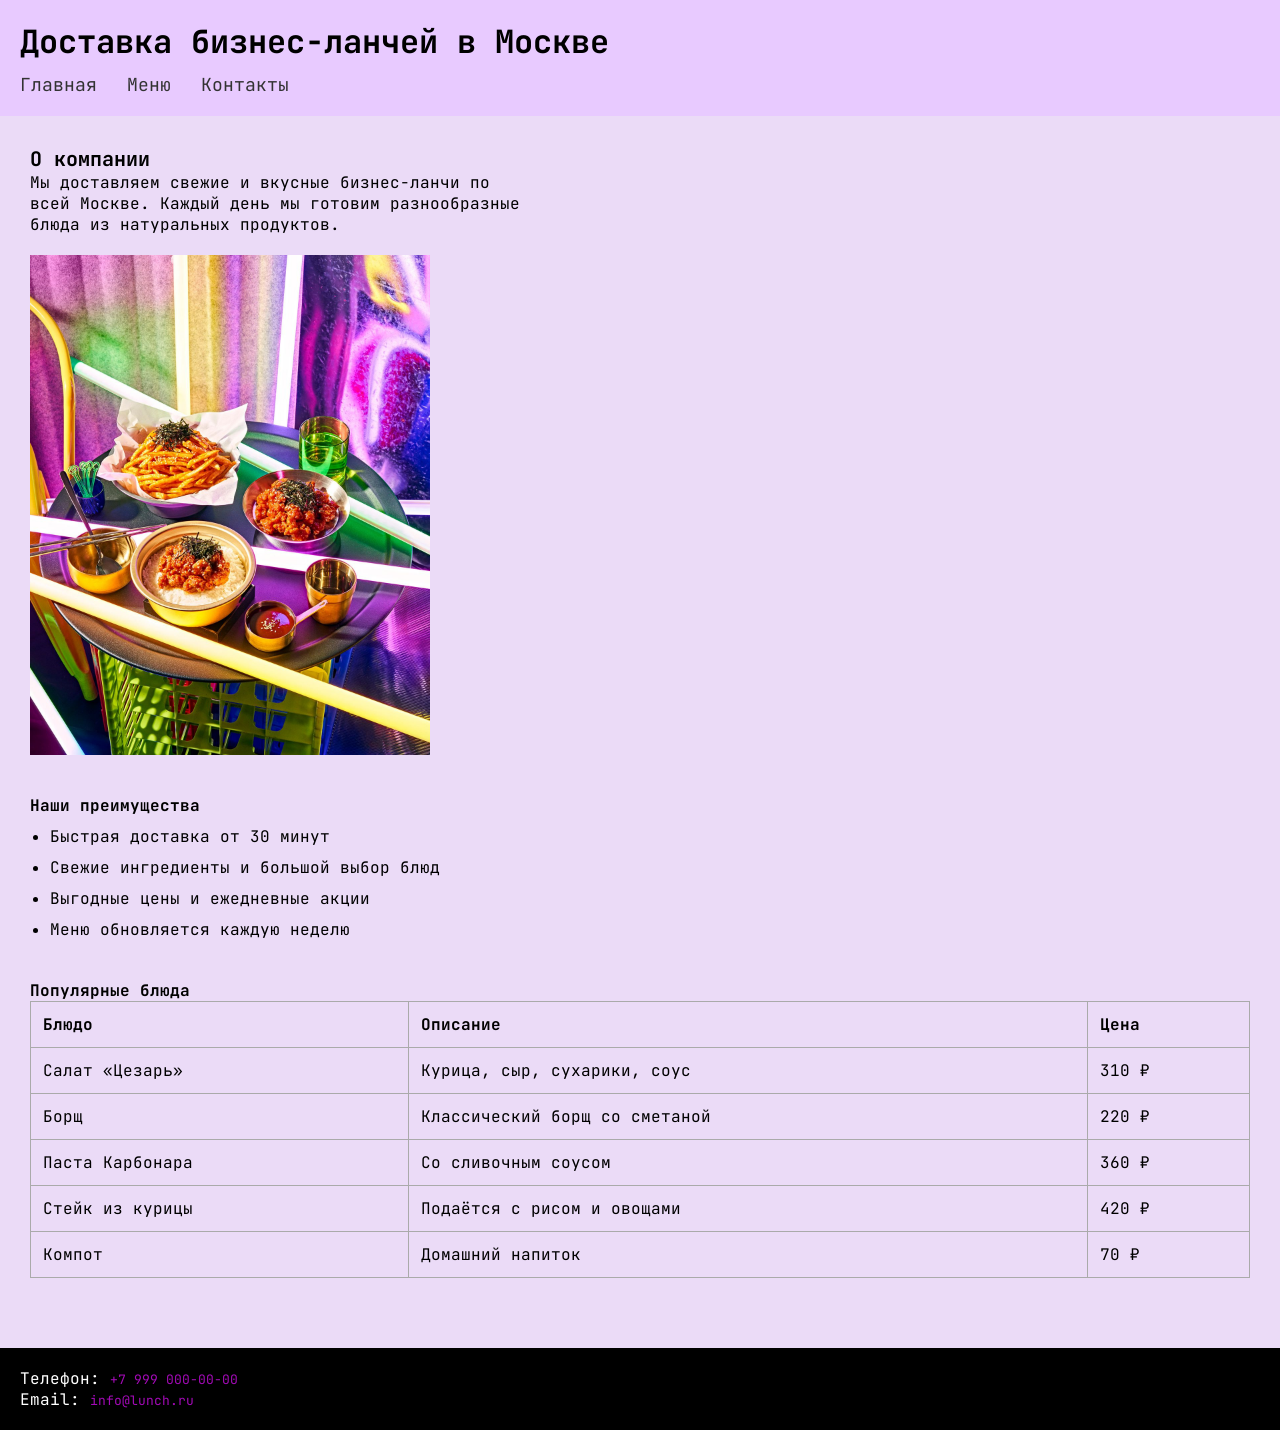
==== index.html @ 0ea4d72b "выполнила лр 1" ====
<!DOCTYPE html>
<html lang="ru">
<head>
    <meta charset="UTF-8">
    <meta name="viewport" content="width=device-width, initial-scale=1.0">
    <title>Доставка бизнес-ланчей</title>

    <link rel="stylesheet" href="style.css">
</head>
<body>

<header>
    <h1>Доставка бизнес-ланчей в Москве</h1>
    <nav>
        <a href="#">Главная</a>
        <a href="#">Меню</a>
        <a href="#contacts">Контакты</a>
    </nav>
</header>

<main>

    <section class="about">
        <h2>О компании</h2>
        <p>
            Мы доставляем свежие и вкусные бизнес-ланчи по всей Москве.
            Каждый день мы готовим разнообразные блюда из натуральных продуктов.
        </p>
        <img src="src/main.jpg" alt="Бизнес-ланч">
    </section>

    <section class="benefits">
        <h2>Наши преимущества</h2>
        <ul>
            <li>Быстрая доставка от 30 минут</li>
            <li>Свежие ингредиенты и большой выбор блюд</li>
            <li>Выгодные цены и ежедневные акции</li>
            <li>Меню обновляется каждую неделю</li>
        </ul>
    </section>

    <section class="popular">
        <h2>Популярные блюда</h2>
        <table>
            <tr>
                <th>Блюдо</th>
                <th>Описание</th>
                <th>Цена</th>
            </tr>
            <tr>
                <td>Салат «Цезарь»</td>
                <td>Курица, сыр, сухарики, соус</td>
                <td>310 ₽</td>
            </tr>
            <tr>
                <td>Борщ</td>
                <td>Классический борщ со сметаной</td>
                <td>220 ₽</td>
            </tr>
            <tr>
                <td>Паста Карбонара</td>
                <td>Со сливочным соусом</td>
                <td>360 ₽</td>
            </tr>
            <tr>
                <td>Стейк из курицы</td>
                <td>Подаётся с рисом и овощами</td>
                <td>420 ₽</td>
            </tr>
            <tr>
                <td>Компот</td>
                <td>Домашний напиток</td>
                <td>70 ₽</td>
            </tr>
        </table>
    </section>

</main>

<footer id="contacts">
    <p>Телефон: <a href="tel:+79990000000">+7 999 000-00-00</a></p>
    <p>Email: <a href="mailto:info@lunch.ru">info@lunch.ru</a></p>
</footer>

</body>
</html>
---- style.css ----
@import url('https://fonts.googleapis.com/css2?family=JetBrains+Mono:ital,wght@0,100..800;1,100..800&display=swap');


* {
    box-sizing: border-box;
    margin: 0;
    padding: 0;
    font-family: 'JetBrains Mono', monospace;
    font-size: medium;
}


header {
    background-color: #e8caff;
    padding: 20px;
}

header h1 {
    font-size: 32px;
    margin-bottom: 10px;
}

nav a {
    margin-right: 20px;
    text-decoration: none;
    font-size: 18px;
    color: #333;
}

nav a:hover {
    color: #9007cf;
}

main {
    padding: 30px;
    background-color: #ebdbf7;
}

section {
    margin-bottom: 40px;
}

.about h2 {
    width: 100%;
    font-size: 20px;
}

.about img {
    width: 400px;
    height: auto;
    display: block;
    margin: 20px 0;
}

.about p {
   max-width: 500px; 
}

.benefits ul {
    margin-top: 10px;
    padding-left: 20px;
    font-size: 18px;
}

.benefits li {
    margin-bottom: 10px;
}

table {
    width: 100%;
    border-collapse: collapse;
    padding: 10px;
}

table, th, td {
    border: 1px solid #aaa;
}

th, td {
    padding: 12px;
    text-align: left;
}

footer {
    background-color: black;
    color: white;
    padding: 20px;
}

footer a {
    text-decoration: none;
    font-size: small;
    color: #a20ab6;
}

footer a:hover {
    color: #9007cf;
}
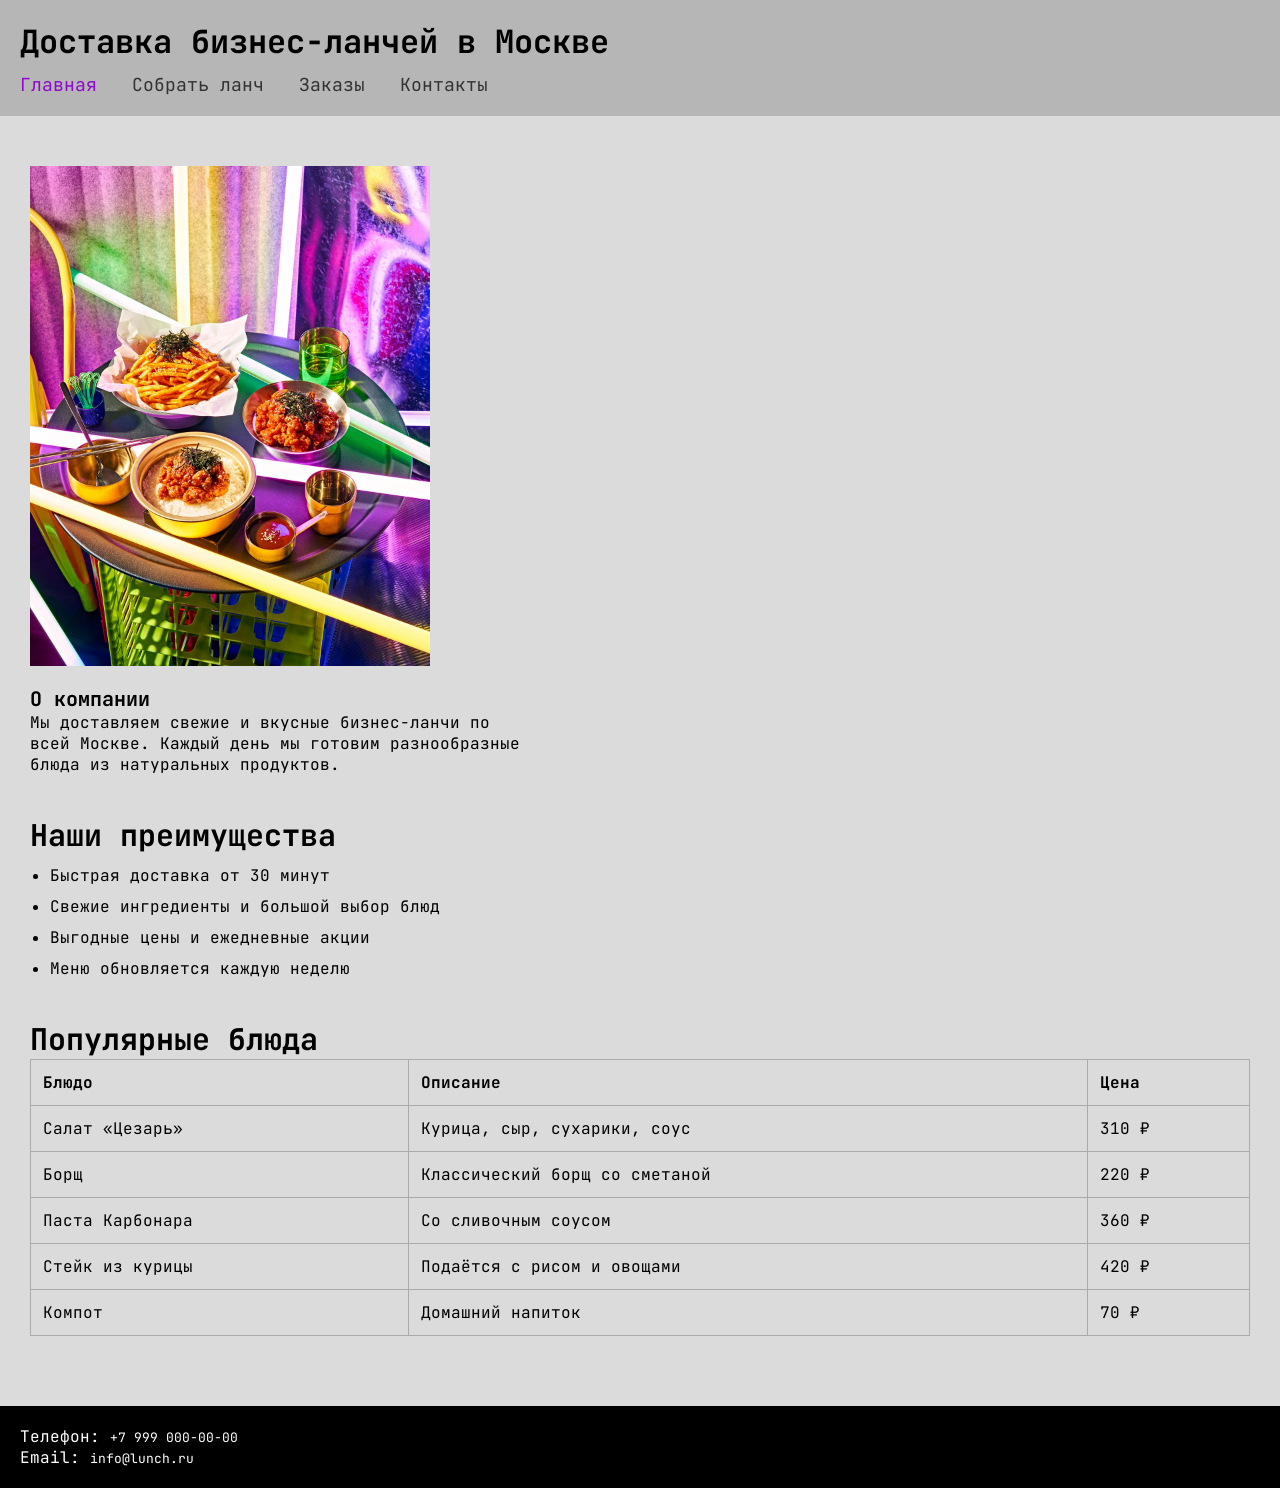
==== commit e2d5680e: "сделала лр2" ====
--- a/index.html
+++ b/index.html
@@ -12,8 +12,9 @@
 <header>
     <h1>Доставка бизнес-ланчей в Москве</h1>
     <nav>
-        <a href="#">Главная</a>
-        <a href="#">Меню</a>
+        <a href="#" id="active">Главная</a>
+        <a href="lunch.html">Собрать ланч</a>
+        <a href="#">Заказы</a>
         <a href="#contacts">Контакты</a>
     </nav>
 </header>
@@ -21,12 +22,12 @@
 <main>
 
     <section class="about">
+        <img src="src/main.jpg" alt="Бизнес-ланч">
         <h2>О компании</h2>
         <p>
             Мы доставляем свежие и вкусные бизнес-ланчи по всей Москве.
             Каждый день мы готовим разнообразные блюда из натуральных продуктов.
         </p>
-        <img src="src/main.jpg" alt="Бизнес-ланч">
     </section>
 
     <section class="benefits">
--- a/style.css
+++ b/style.css
@@ -11,13 +11,19 @@
 
 
 header {
-    background-color: #e8caff;
+    background-color: #b6b6b6;
     padding: 20px;
 }
 
 header h1 {
     font-size: 32px;
     margin-bottom: 10px;
+}
+
+nav {
+    display: flex;
+    gap: 15px;
+    flex-wrap: wrap;
 }
 
 nav a {
@@ -31,9 +37,13 @@
     color: #9007cf;
 }
 
+#active {
+    color: #9007cf;
+}
+
 main {
     padding: 30px;
-    background-color: #ebdbf7;
+    background-color: #dbdbdb;
 }
 
 section {
@@ -66,6 +76,10 @@
     margin-bottom: 10px;
 }
 
+h2 {
+    font-size: 30px;
+}
+
 table {
     width: 100%;
     border-collapse: collapse;
@@ -90,9 +104,49 @@
 footer a {
     text-decoration: none;
     font-size: small;
-    color: #a20ab6;
+    color: white;
 }
 
 footer a:hover {
     color: #9007cf;
-}+}
+
+@media (max-width: 800px) {
+    nav {
+        justify-content: space-between;
+    }
+
+    header h1 {
+        text-align: center;
+    }
+
+    .about img {
+        width: 500px;
+        max-width: 100%;
+    }
+}
+
+@media (max-width: 600px) {
+    nav {
+        flex-direction: column;
+        align-items: center;
+    }
+
+    nav a {
+        font-size: 22px; /* +4px */
+    }
+
+    header h1 {
+        text-align: center;
+    }
+
+    section h2 {
+        text-align: center;
+    }
+}
+
+@media (max-width: 400px) {
+    table {
+        font-size: 12px;  /* -4px total */
+    }
+}
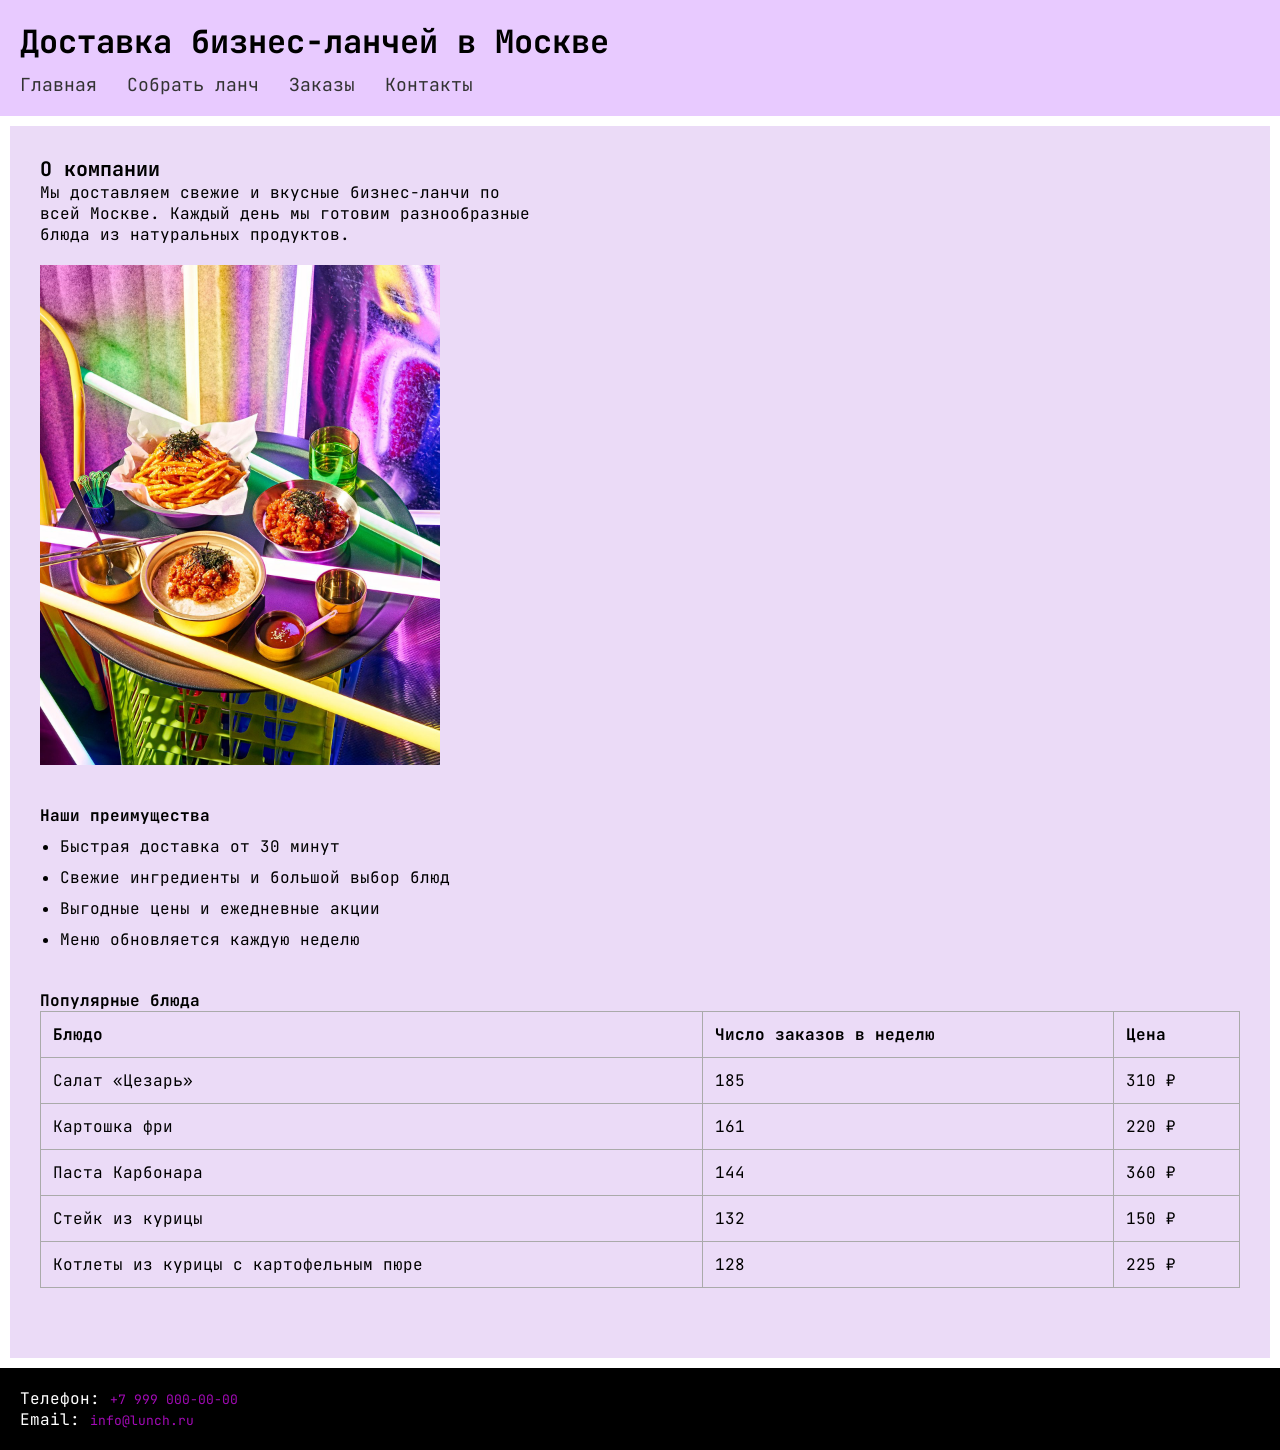
==== commit 0e50dc64: "fix: поправила контент и свойства" ====
--- a/index.html
+++ b/index.html
@@ -12,8 +12,8 @@
 <header>
     <h1>Доставка бизнес-ланчей в Москве</h1>
     <nav>
-        <a href="#" id="active">Главная</a>
-        <a href="lunch.html">Собрать ланч</a>
+        <a href="#">Главная</a>
+        <a href="#">Собрать ланч</a>
         <a href="#">Заказы</a>
         <a href="#contacts">Контакты</a>
     </nav>
@@ -22,12 +22,12 @@
 <main>
 
     <section class="about">
-        <img src="src/main.jpg" alt="Бизнес-ланч">
         <h2>О компании</h2>
         <p>
             Мы доставляем свежие и вкусные бизнес-ланчи по всей Москве.
             Каждый день мы готовим разнообразные блюда из натуральных продуктов.
         </p>
+        <img src="src/main.jpg" alt="Бизнес-ланч">
     </section>
 
     <section class="benefits">
@@ -45,33 +45,33 @@
         <table>
             <tr>
                 <th>Блюдо</th>
-                <th>Описание</th>
+                <th>Число заказов в неделю</th>
                 <th>Цена</th>
             </tr>
             <tr>
                 <td>Салат «Цезарь»</td>
-                <td>Курица, сыр, сухарики, соус</td>
+                <td>185</td>
                 <td>310 ₽</td>
             </tr>
             <tr>
-                <td>Борщ</td>
-                <td>Классический борщ со сметаной</td>
+                <td>Картошка фри</td>
+                <td>161</td>
                 <td>220 ₽</td>
             </tr>
             <tr>
                 <td>Паста Карбонара</td>
-                <td>Со сливочным соусом</td>
+                <td>144</td>
                 <td>360 ₽</td>
             </tr>
             <tr>
                 <td>Стейк из курицы</td>
-                <td>Подаётся с рисом и овощами</td>
-                <td>420 ₽</td>
+                <td>132</td>
+                <td>150 ₽</td>
             </tr>
             <tr>
-                <td>Компот</td>
-                <td>Домашний напиток</td>
-                <td>70 ₽</td>
+                <td>Котлеты из курицы с картофельным пюре</td>
+                <td>128</td>
+                <td>225 ₽</td>
             </tr>
         </table>
     </section>
--- a/style.css
+++ b/style.css
@@ -11,19 +11,13 @@
 
 
 header {
-    background-color: #b6b6b6;
+    background-color: #e8caff;
     padding: 20px;
 }
 
 header h1 {
     font-size: 32px;
     margin-bottom: 10px;
-}
-
-nav {
-    display: flex;
-    gap: 15px;
-    flex-wrap: wrap;
 }
 
 nav a {
@@ -37,13 +31,10 @@
     color: #9007cf;
 }
 
-#active {
-    color: #9007cf;
-}
-
 main {
+    margin: 10px;
     padding: 30px;
-    background-color: #dbdbdb;
+    background-color: #ebdbf7;
 }
 
 section {
@@ -63,6 +54,7 @@
 }
 
 .about p {
+    color: black;
    max-width: 500px; 
 }
 
@@ -74,10 +66,6 @@
 
 .benefits li {
     margin-bottom: 10px;
-}
-
-h2 {
-    font-size: 30px;
 }
 
 table {
@@ -104,49 +92,9 @@
 footer a {
     text-decoration: none;
     font-size: small;
-    color: white;
+    color: #a20ab6;
 }
 
 footer a:hover {
     color: #9007cf;
-}
-
-@media (max-width: 800px) {
-    nav {
-        justify-content: space-between;
-    }
-
-    header h1 {
-        text-align: center;
-    }
-
-    .about img {
-        width: 500px;
-        max-width: 100%;
-    }
-}
-
-@media (max-width: 600px) {
-    nav {
-        flex-direction: column;
-        align-items: center;
-    }
-
-    nav a {
-        font-size: 22px; /* +4px */
-    }
-
-    header h1 {
-        text-align: center;
-    }
-
-    section h2 {
-        text-align: center;
-    }
-}
-
-@media (max-width: 400px) {
-    table {
-        font-size: 12px;  /* -4px total */
-    }
-}
+}
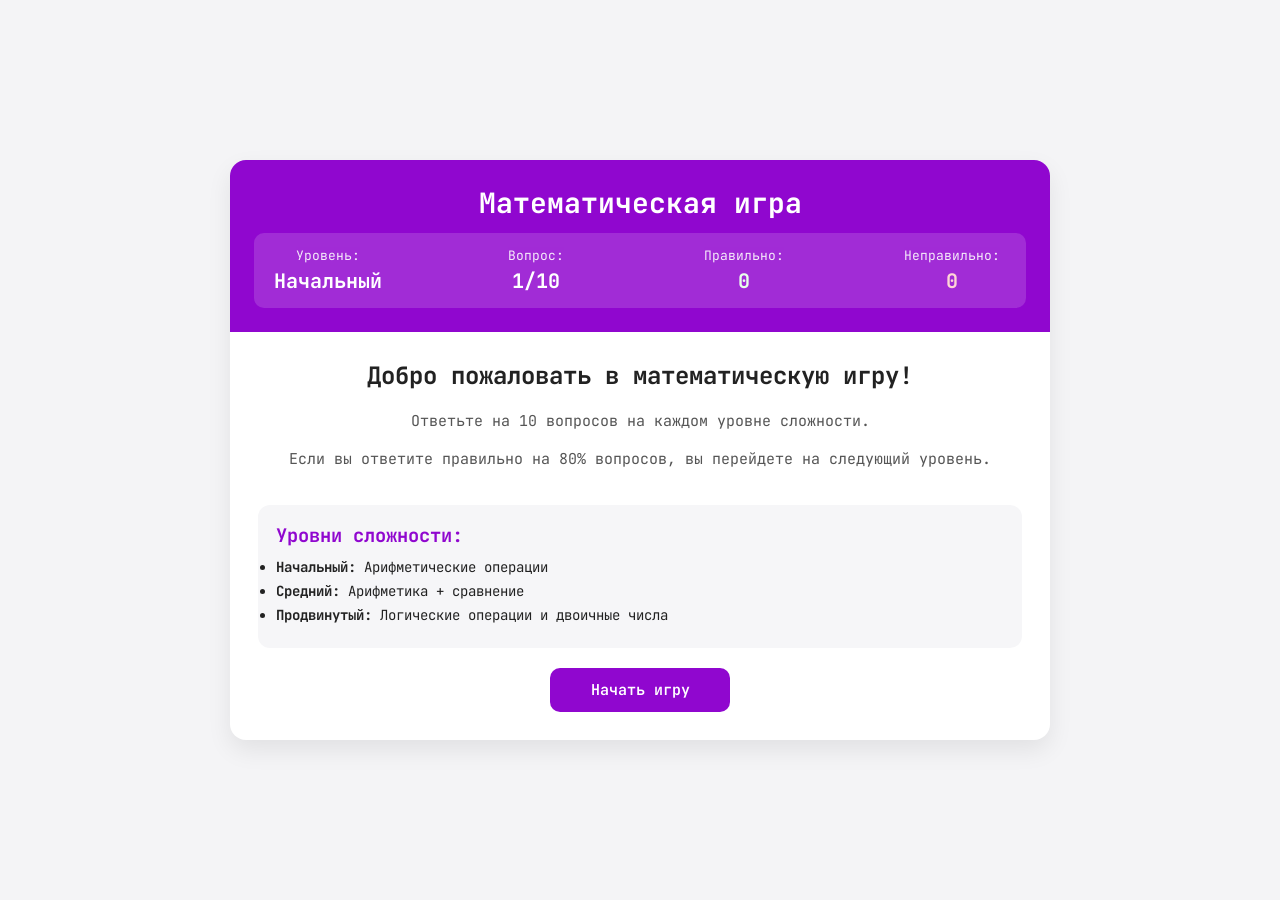
==== commit 8009fe07: "сделала мат игру" ====
--- a/index.html
+++ b/index.html
@@ -1,87 +1,111 @@
-<!DOCTYPE html>
-<html lang="ru">
-<head>
-    <meta charset="UTF-8">
-    <meta name="viewport" content="width=device-width, initial-scale=1.0">
-    <title>Доставка бизнес-ланчей</title>
-
-    <link rel="stylesheet" href="style.css">
-</head>
-<body>
-
-<header>
-    <h1>Доставка бизнес-ланчей в Москве</h1>
-    <nav>
-        <a href="#">Главная</a>
-        <a href="#">Собрать ланч</a>
-        <a href="#">Заказы</a>
-        <a href="#contacts">Контакты</a>
-    </nav>
-</header>
-
-<main>
-
-    <section class="about">
-        <h2>О компании</h2>
-        <p>
-            Мы доставляем свежие и вкусные бизнес-ланчи по всей Москве.
-            Каждый день мы готовим разнообразные блюда из натуральных продуктов.
-        </p>
-        <img src="src/main.jpg" alt="Бизнес-ланч">
-    </section>
-
-    <section class="benefits">
-        <h2>Наши преимущества</h2>
-        <ul>
-            <li>Быстрая доставка от 30 минут</li>
-            <li>Свежие ингредиенты и большой выбор блюд</li>
-            <li>Выгодные цены и ежедневные акции</li>
-            <li>Меню обновляется каждую неделю</li>
-        </ul>
-    </section>
-
-    <section class="popular">
-        <h2>Популярные блюда</h2>
-        <table>
-            <tr>
-                <th>Блюдо</th>
-                <th>Число заказов в неделю</th>
-                <th>Цена</th>
-            </tr>
-            <tr>
-                <td>Салат «Цезарь»</td>
-                <td>185</td>
-                <td>310 ₽</td>
-            </tr>
-            <tr>
-                <td>Картошка фри</td>
-                <td>161</td>
-                <td>220 ₽</td>
-            </tr>
-            <tr>
-                <td>Паста Карбонара</td>
-                <td>144</td>
-                <td>360 ₽</td>
-            </tr>
-            <tr>
-                <td>Стейк из курицы</td>
-                <td>132</td>
-                <td>150 ₽</td>
-            </tr>
-            <tr>
-                <td>Котлеты из курицы с картофельным пюре</td>
-                <td>128</td>
-                <td>225 ₽</td>
-            </tr>
-        </table>
-    </section>
-
-</main>
-
-<footer id="contacts">
-    <p>Телефон: <a href="tel:+79990000000">+7 999 000-00-00</a></p>
-    <p>Email: <a href="mailto:info@lunch.ru">info@lunch.ru</a></p>
-</footer>
-
-</body>
+<!DOCTYPE html>
+<html lang="ru">
+<head>
+    <meta charset="UTF-8">
+    <meta name="viewport" content="width=device-width, initial-scale=1.0">
+    <title>Математическая игра</title>
+    <link rel="stylesheet" href="style.css">
+</head>
+<body>
+    <div class="game-container">
+        <header>
+            <h1>Математическая игра</h1>
+            <div class="game-info">
+                <div class="stats">
+                    <div class="stat">
+                        <span class="stat-label">Уровень:</span>
+                        <span id="level-display" class="stat-value">Начальный</span>
+                    </div>
+                    <div class="stat">
+                        <span class="stat-label">Вопрос:</span>
+                        <span id="question-counter" class="stat-value">1/10</span>
+                    </div>
+                    <div class="stat">
+                        <span class="stat-label">Правильно:</span>
+                        <span id="correct-counter" class="stat-value correct">0</span>
+                    </div>
+                    <div class="stat">
+                        <span class="stat-label">Неправильно:</span>
+                        <span id="incorrect-counter" class="stat-value incorrect">0</span>
+                    </div>
+                </div>
+            </div>
+        </header>
+
+        <main>
+            <div id="start-screen" class="screen active">
+                <h2>Добро пожаловать в математическую игру!</h2>
+                <p>Ответьте на 10 вопросов на каждом уровне сложности.</p>
+                <p>Если вы ответите правильно на 80% вопросов, вы перейдете на следующий уровень.</p>
+                <div class="level-description">
+                    <h3>Уровни сложности:</h3>
+                    <ul>
+                        <li><strong>Начальный:</strong> Арифметические операции</li>
+                        <li><strong>Средний:</strong> Арифметика + сравнение</li>
+                        <li><strong>Продвинутый:</strong> Логические операции и двоичные числа</li>
+                    </ul>
+                </div>
+                <button id="start-btn" class="btn btn-primary">Начать игру</button>
+            </div>
+
+            <div id="game-screen" class="screen">
+                <div class="question-container">
+                    <h2 id="question-text">Вопрос появится здесь</h2>
+                
+                    <div class="answer-form">
+                        <input 
+                            type="text" 
+                            id="answer-input" 
+                            placeholder="Введите ответ"
+                        >
+                        <button id="submit-answer" class="btn btn-primary">
+                            Ответить
+                        </button>
+                    </div>
+                </div>
+                <div class="feedback" id="feedback"></div>
+                
+            </div>
+
+            <div id="result-screen" class="screen">
+                <h2 id="result-title">Результаты игры</h2>
+                <div class="result-content">
+                    <div class="score-display">
+                        <div class="final-score">
+                            <span class="score-label">Итоговый счет:</span>
+                            <span id="final-score" class="score-value">0/10</span>
+                        </div>
+                        <div class="percentage">
+                            <span class="percentage-label">Процент правильных:</span>
+                            <span id="percentage-value" class="percentage-value">0%</span>
+                        </div>
+                    </div>
+                    <p id="result-message"></p>
+                    <div id="level-up-message" class="level-up-message"></div>
+                </div>
+                <div class="result-buttons">
+                    <button id="restart-btn" class="btn btn-secondary">Начать заново</button>
+                    <button id="next-level-btn" class="btn btn-primary">Следующий уровень</button>
+                    <button id="exit-btn" class="btn btn-danger">Выйти из игры</button>
+                </div>
+            </div>
+
+            <div id="end-screen" class="screen">
+                <h2>Поздравляем!</h2>
+                <div class="congratulations">
+                    <p>Вы успешно прошли все уровни игры!</p>
+                    <p>Вы настоящий математический гений!</p>
+                </div>
+                <div class="final-stats">
+                    <h3>Итоговая статистика:</h3>
+                    <p>Всего правильных ответов: <span id="total-correct">0</span></p>
+                    <p>Всего неправильных ответов: <span id="total-incorrect">0</span></p>
+                    <p>Общий процент правильных: <span id="total-percentage">0%</span></p>
+                </div>
+                <button id="play-again-btn" class="btn btn-primary">Играть снова</button>
+            </div>
+        </main>
+    <script src="game.js"></script>
+    </div>
+</body>
 </html>
--- a/style.css
+++ b/style.css
@@ -1,100 +1,309 @@
-@import url('https://fonts.googleapis.com/css2?family=JetBrains+Mono:ital,wght@0,100..800;1,100..800&display=swap');
-
-
-* {
-    box-sizing: border-box;
-    margin: 0;
-    padding: 0;
-    font-family: 'JetBrains Mono', monospace;
-    font-size: medium;
-}
-
-
-header {
-    background-color: #e8caff;
-    padding: 20px;
-}
-
-header h1 {
-    font-size: 32px;
-    margin-bottom: 10px;
-}
-
-nav a {
-    margin-right: 20px;
-    text-decoration: none;
-    font-size: 18px;
-    color: #333;
-}
-
-nav a:hover {
-    color: #9007cf;
-}
-
-main {
-    margin: 10px;
-    padding: 30px;
-    background-color: #ebdbf7;
-}
-
-section {
-    margin-bottom: 40px;
-}
-
-.about h2 {
-    width: 100%;
-    font-size: 20px;
-}
-
-.about img {
-    width: 400px;
-    height: auto;
-    display: block;
-    margin: 20px 0;
-}
-
-.about p {
-    color: black;
-   max-width: 500px; 
-}
-
-.benefits ul {
-    margin-top: 10px;
-    padding-left: 20px;
-    font-size: 18px;
-}
-
-.benefits li {
-    margin-bottom: 10px;
-}
-
-table {
-    width: 100%;
-    border-collapse: collapse;
-    padding: 10px;
-}
-
-table, th, td {
-    border: 1px solid #aaa;
-}
-
-th, td {
-    padding: 12px;
-    text-align: left;
-}
-
-footer {
-    background-color: black;
-    color: white;
-    padding: 20px;
-}
-
-footer a {
-    text-decoration: none;
-    font-size: small;
-    color: #a20ab6;
-}
-
-footer a:hover {
-    color: #9007cf;
-}+@import url('https://fonts.googleapis.com/css2?family=JetBrains+Mono:wght@400;600;700&display=swap');
+
+* {
+    margin: 0;
+    padding: 0;
+    box-sizing: border-box;
+    font-family: 'JetBrains Mono', monospace;
+}
+
+.answer-form {
+    display: flex;
+    gap: 12px;
+    justify-content: center;
+    margin-top: 20px;
+}
+
+.answer-form input {
+    padding: 12px;
+    font-size: 18px;
+    border-radius: 10px;
+    border: 2px solid #ccc;
+    width: 200px;
+    text-align: center;
+}
+
+.answer-form input:focus {
+    outline: none;
+    border-color: #9007cf;
+}
+
+
+body {
+    background: #f4f4f6;
+    min-height: 100vh;
+    display: flex;
+    justify-content: center;
+    align-items: center;
+    padding: 20px;
+    color: #222;
+}
+
+.game-container {
+    background: #fff;
+    border-radius: 16px;
+    width: 100%;
+    max-width: 820px;
+    box-shadow: 0 10px 25px rgba(0,0,0,0.08);
+    overflow: hidden;
+}
+
+/* ---------- HEADER ---------- */
+
+header {
+    background: #9007cf;
+    color: #fff;
+    padding: 24px;
+    text-align: center;
+}
+
+h1 {
+    font-size: 28px;
+    margin-bottom: 12px;
+}
+
+.game-info {
+    background: rgba(255,255,255,0.15);
+    border-radius: 10px;
+    padding: 14px;
+}
+
+.stats {
+    display: flex;
+    justify-content: space-between;
+    flex-wrap: wrap;
+}
+
+.stat {
+    display: flex;
+    flex-direction: column;
+    align-items: center;
+    min-width: 120px;
+}
+
+.stat-label {
+    font-size: 13px;
+    opacity: 0.9;
+    margin-bottom: 4px;
+}
+
+.stat-value {
+    font-size: 20px;
+    font-weight: 700;
+}
+
+.correct {
+    color: #e8ffea;
+}
+
+.incorrect {
+    color: #ffd6d6;
+}
+
+/* ---------- MAIN ---------- */
+
+main {
+    padding: 28px;
+}
+
+.screen {
+    display: none;
+    flex-direction: column;
+    align-items: center;
+    text-align: center;
+}
+
+.screen.active {
+    display: flex;
+}
+
+h2 {
+    color: #222;
+    margin-bottom: 18px;
+    font-size: 24px;
+}
+
+p {
+    color: #555;
+    font-size: 15px;
+    line-height: 1.6;
+    margin-bottom: 14px;
+}
+
+/* ---------- LEVEL INFO ---------- */
+
+.level-description {
+    background: #f6f6f8;
+    border-radius: 12px;
+    padding: 18px;
+    margin: 20px 0;
+    width: 100%;
+    text-align: left;
+}
+
+.level-description h3 {
+    margin-bottom: 10px;
+    color: #9007cf;
+}
+
+.level-description li {
+    margin-bottom: 6px;
+    font-size: 14px;
+}
+
+/* ---------- QUESTION ---------- */
+
+.question-container {
+    background: #f6f6f8;
+    border-radius: 14px;
+    padding: 26px;
+    width: 100%;
+    margin-bottom: 18px;
+}
+
+#question-text {
+    font-size: 26px;
+    font-weight: 600;
+    margin-bottom: 24px;
+}
+
+/* ---------- OPTIONS ---------- */
+
+.options-container {
+    display: grid;
+    grid-template-columns: repeat(2, 1fr);
+    gap: 14px;
+}
+
+.option {
+    background: #fff;
+    border: 2px solid #ddd;
+    border-radius: 10px;
+    padding: 14px;
+    font-size: 18px;
+    cursor: pointer;
+    transition: 0.2s;
+}
+
+.option:hover {
+    border-color: #9007cf;
+    background: #f3e9fb;
+}
+
+.option.correct-answer {
+    background: #e9f8ee;
+    border-color: #4CAF50;
+    color: #2e7d32;
+}
+
+.option.wrong-answer {
+    background: #fdeaea;
+    border-color: #F44336;
+    color: #c62828;
+}
+
+/* ---------- FEEDBACK ---------- */
+
+.feedback {
+    min-height: 50px;
+    margin: 16px 0;
+    padding: 12px;
+    border-radius: 10px;
+    width: 100%;
+    font-weight: 600;
+}
+
+.feedback.correct {
+    background: #e9f8ee;
+    color: #2e7d32;
+}
+
+.feedback.incorrect {
+    background: #fdeaea;
+    color: #c62828;
+}
+
+/* ---------- BUTTONS ---------- */
+
+.btn {
+    padding: 12px 26px;
+    font-size: 15px;
+    border-radius: 10px;
+    border: none;
+    cursor: pointer;
+    font-weight: 600;
+    transition: 0.2s;
+    min-width: 180px;
+}
+
+.btn-primary {
+    background: #9007cf;
+    color: #fff;
+}
+
+.btn-primary:hover {
+    background: #7a05b2;
+}
+
+.btn-secondary {
+    background: #ddd;
+}
+
+.btn-secondary:hover {
+    background: #ccc;
+}
+
+.btn-danger {
+    background: #f44336;
+    color: #fff;
+}
+
+.btn-danger:hover {
+    background: #d32f2f;
+}
+
+/* ---------- RESULT ---------- */
+
+.result-content,
+.congratulations,
+.final-stats {
+    background: #f6f6f8;
+    border-radius: 14px;
+    padding: 24px;
+    width: 100%;
+    margin-bottom: 18px;
+}
+
+.score-display {
+    display: flex;
+    justify-content: space-around;
+    flex-wrap: wrap;
+}
+
+.score-value,
+.percentage-value {
+    font-size: 36px;
+    font-weight: 700;
+    color: #9007cf;
+}
+
+.level-up-message {
+    background: #efe3f7;
+    color: #4a0072;
+    padding: 14px;
+    border-radius: 10px;
+    margin: 18px 0;
+    font-size: 16px;
+}
+
+
+@media (max-width: 768px) {
+    .options-container {
+        grid-template-columns: 1fr;
+    }
+
+    .btn {
+        width: 100%;
+        margin: 6px 0;
+    }
+}
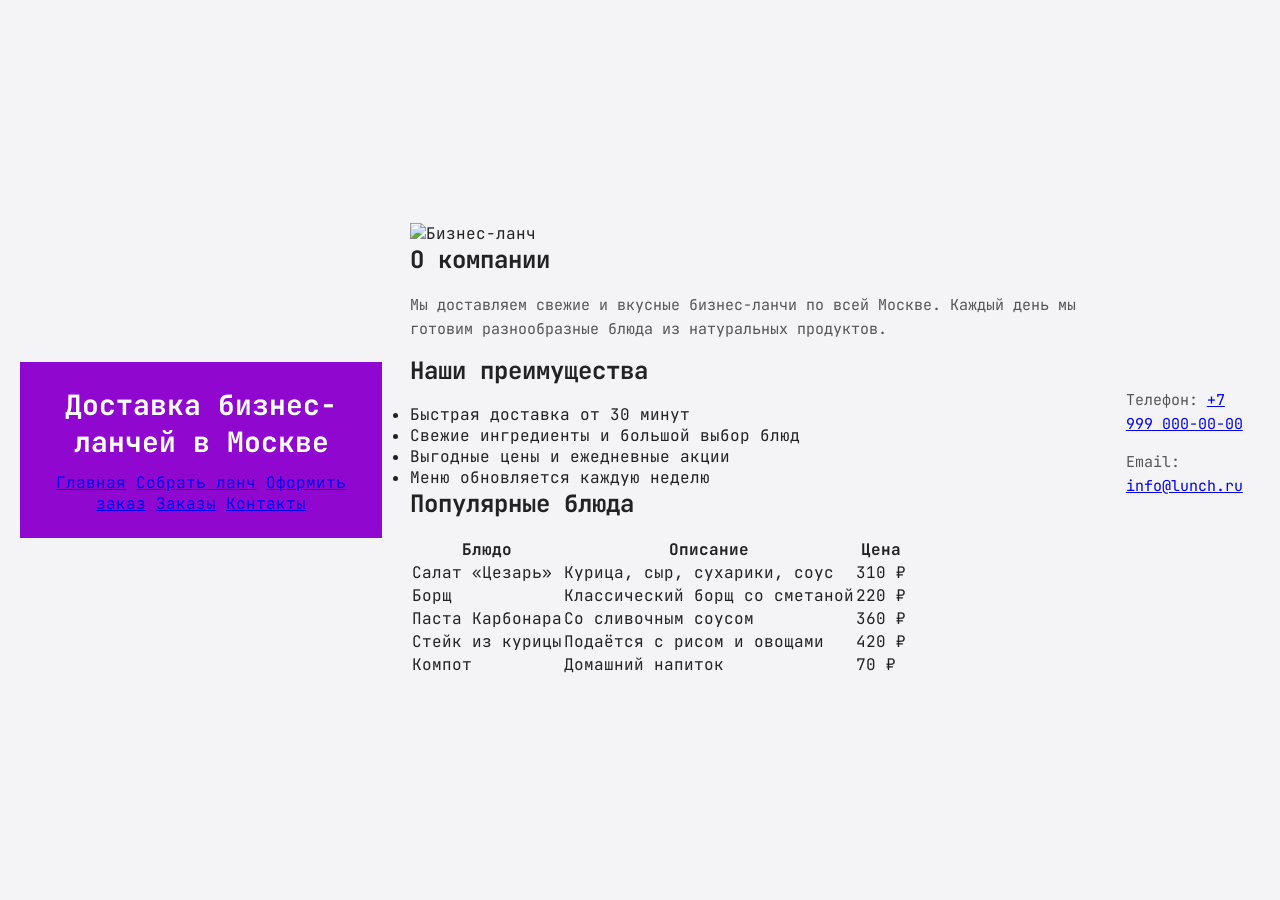
==== commit 0eaaa20e: "сделала лр8" ====
--- a/index.html
+++ b/index.html
@@ -1,111 +1,88 @@
-<!DOCTYPE html>
-<html lang="ru">
-<head>
-    <meta charset="UTF-8">
-    <meta name="viewport" content="width=device-width, initial-scale=1.0">
-    <title>Математическая игра</title>
-    <link rel="stylesheet" href="style.css">
-</head>
-<body>
-    <div class="game-container">
-        <header>
-            <h1>Математическая игра</h1>
-            <div class="game-info">
-                <div class="stats">
-                    <div class="stat">
-                        <span class="stat-label">Уровень:</span>
-                        <span id="level-display" class="stat-value">Начальный</span>
-                    </div>
-                    <div class="stat">
-                        <span class="stat-label">Вопрос:</span>
-                        <span id="question-counter" class="stat-value">1/10</span>
-                    </div>
-                    <div class="stat">
-                        <span class="stat-label">Правильно:</span>
-                        <span id="correct-counter" class="stat-value correct">0</span>
-                    </div>
-                    <div class="stat">
-                        <span class="stat-label">Неправильно:</span>
-                        <span id="incorrect-counter" class="stat-value incorrect">0</span>
-                    </div>
-                </div>
-            </div>
-        </header>
-
-        <main>
-            <div id="start-screen" class="screen active">
-                <h2>Добро пожаловать в математическую игру!</h2>
-                <p>Ответьте на 10 вопросов на каждом уровне сложности.</p>
-                <p>Если вы ответите правильно на 80% вопросов, вы перейдете на следующий уровень.</p>
-                <div class="level-description">
-                    <h3>Уровни сложности:</h3>
-                    <ul>
-                        <li><strong>Начальный:</strong> Арифметические операции</li>
-                        <li><strong>Средний:</strong> Арифметика + сравнение</li>
-                        <li><strong>Продвинутый:</strong> Логические операции и двоичные числа</li>
-                    </ul>
-                </div>
-                <button id="start-btn" class="btn btn-primary">Начать игру</button>
-            </div>
-
-            <div id="game-screen" class="screen">
-                <div class="question-container">
-                    <h2 id="question-text">Вопрос появится здесь</h2>
-                
-                    <div class="answer-form">
-                        <input 
-                            type="text" 
-                            id="answer-input" 
-                            placeholder="Введите ответ"
-                        >
-                        <button id="submit-answer" class="btn btn-primary">
-                            Ответить
-                        </button>
-                    </div>
-                </div>
-                <div class="feedback" id="feedback"></div>
-                
-            </div>
-
-            <div id="result-screen" class="screen">
-                <h2 id="result-title">Результаты игры</h2>
-                <div class="result-content">
-                    <div class="score-display">
-                        <div class="final-score">
-                            <span class="score-label">Итоговый счет:</span>
-                            <span id="final-score" class="score-value">0/10</span>
-                        </div>
-                        <div class="percentage">
-                            <span class="percentage-label">Процент правильных:</span>
-                            <span id="percentage-value" class="percentage-value">0%</span>
-                        </div>
-                    </div>
-                    <p id="result-message"></p>
-                    <div id="level-up-message" class="level-up-message"></div>
-                </div>
-                <div class="result-buttons">
-                    <button id="restart-btn" class="btn btn-secondary">Начать заново</button>
-                    <button id="next-level-btn" class="btn btn-primary">Следующий уровень</button>
-                    <button id="exit-btn" class="btn btn-danger">Выйти из игры</button>
-                </div>
-            </div>
-
-            <div id="end-screen" class="screen">
-                <h2>Поздравляем!</h2>
-                <div class="congratulations">
-                    <p>Вы успешно прошли все уровни игры!</p>
-                    <p>Вы настоящий математический гений!</p>
-                </div>
-                <div class="final-stats">
-                    <h3>Итоговая статистика:</h3>
-                    <p>Всего правильных ответов: <span id="total-correct">0</span></p>
-                    <p>Всего неправильных ответов: <span id="total-incorrect">0</span></p>
-                    <p>Общий процент правильных: <span id="total-percentage">0%</span></p>
-                </div>
-                <button id="play-again-btn" class="btn btn-primary">Играть снова</button>
-            </div>
-        </main>
-    <script src="game.js"></script>
-    </div>
-</body>
+<!DOCTYPE html>
+<html lang="ru">
+<head>
+    <meta charset="UTF-8">
+    <meta name="viewport" content="width=device-width, initial-scale=1.0">
+    <title>Доставка бизнес-ланчей</title>
+
+    <link rel="stylesheet" href="style.css">
+</head>
+<body>
+
+<header>
+    <h1>Доставка бизнес-ланчей в Москве</h1>
+    <nav>
+        <a href="#" id="active">Главная</a>
+        <a href="lunch.html">Собрать ланч</a>
+        <a href="order.html">Оформить заказ</a>
+        <a href="#">Заказы</a>
+        <a href="#contacts">Контакты</a>
+    </nav>
+</header>
+
+<main>
+
+    <section class="about">
+        <img src="src/main.jpg" alt="Бизнес-ланч">
+        <h2>О компании</h2>
+        <p>
+            Мы доставляем свежие и вкусные бизнес-ланчи по всей Москве.
+            Каждый день мы готовим разнообразные блюда из натуральных продуктов.
+        </p>
+    </section>
+
+    <section class="benefits">
+        <h2>Наши преимущества</h2>
+        <ul>
+            <li>Быстрая доставка от 30 минут</li>
+            <li>Свежие ингредиенты и большой выбор блюд</li>
+            <li>Выгодные цены и ежедневные акции</li>
+            <li>Меню обновляется каждую неделю</li>
+        </ul>
+    </section>
+
+    <section class="popular">
+        <h2>Популярные блюда</h2>
+        <table>
+            <tr>
+                <th>Блюдо</th>
+                <th>Описание</th>
+                <th>Цена</th>
+            </tr>
+            <tr>
+                <td>Салат «Цезарь»</td>
+                <td>Курица, сыр, сухарики, соус</td>
+                <td>310 ₽</td>
+            </tr>
+            <tr>
+                <td>Борщ</td>
+                <td>Классический борщ со сметаной</td>
+                <td>220 ₽</td>
+            </tr>
+            <tr>
+                <td>Паста Карбонара</td>
+                <td>Со сливочным соусом</td>
+                <td>360 ₽</td>
+            </tr>
+            <tr>
+                <td>Стейк из курицы</td>
+                <td>Подаётся с рисом и овощами</td>
+                <td>420 ₽</td>
+            </tr>
+            <tr>
+                <td>Компот</td>
+                <td>Домашний напиток</td>
+                <td>70 ₽</td>
+            </tr>
+        </table>
+    </section>
+
+</main>
+
+<footer id="contacts">
+    <p>Телефон: <a href="tel:+79990000000">+7 999 000-00-00</a></p>
+    <p>Email: <a href="mailto:info@lunch.ru">info@lunch.ru</a></p>
+</footer>
+
+</body>
 </html>
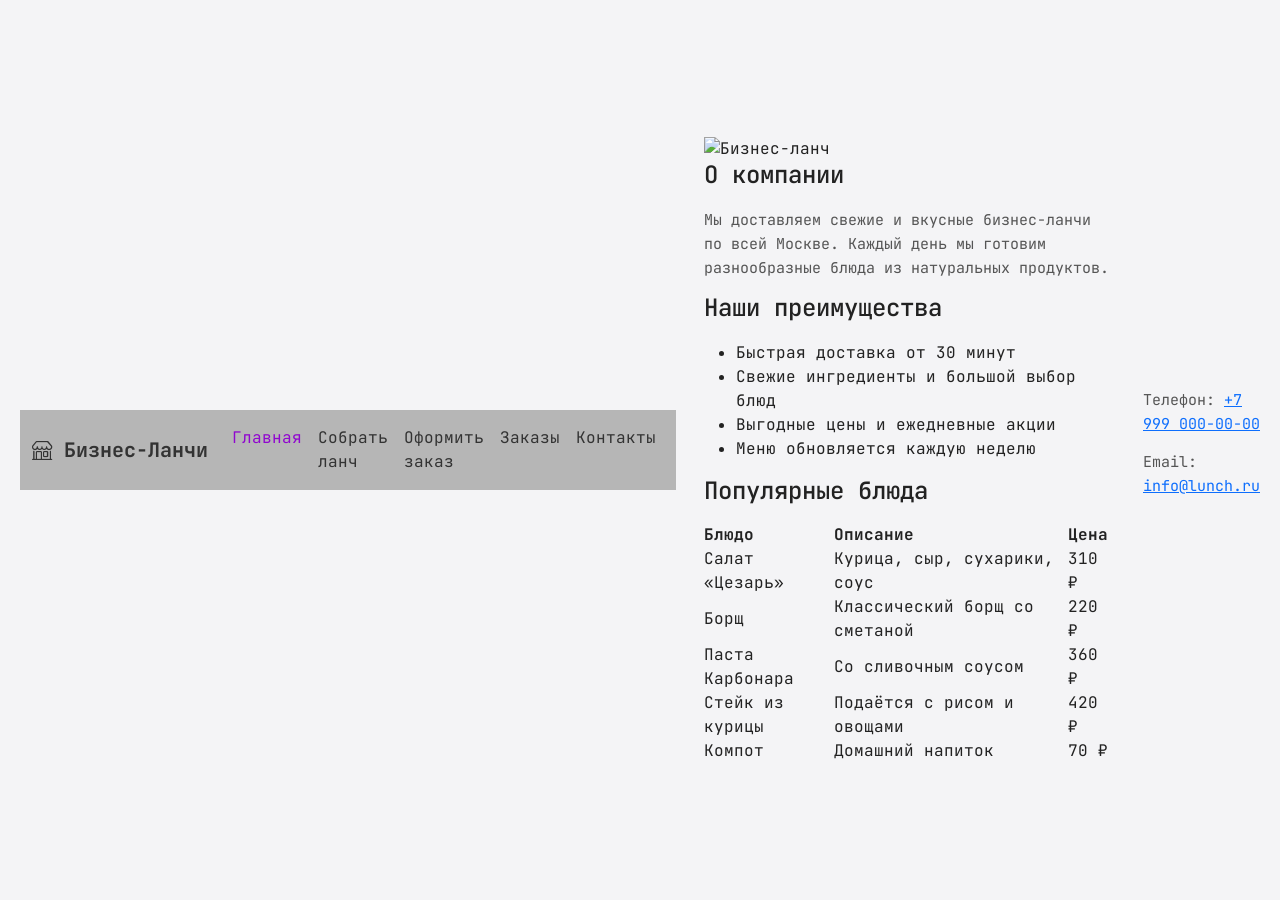
==== commit 8c12057a: "сделала лр10" ====
--- a/index.html
+++ b/index.html
@@ -1,24 +1,53 @@
+
 <!DOCTYPE html>
 <html lang="ru">
 <head>
     <meta charset="UTF-8">
     <meta name="viewport" content="width=device-width, initial-scale=1.0">
-    <title>Доставка бизнес-ланчей</title>
-
+    <title>Доставка бизнес-ланчей - Главная</title>
+    
+    <!-- Bootstrap 5 CSS -->
+    <link href="https://cdn.jsdelivr.net/npm/bootstrap@5.3.2/dist/css/bootstrap.min.css" rel="stylesheet">
+    <!-- Bootstrap Icons -->
+    <link rel="stylesheet" href="https://cdn.jsdelivr.net/npm/bootstrap-icons@1.11.1/font/bootstrap-icons.css">
+    
+    <!-- Existing styles -->
     <link rel="stylesheet" href="style.css">
 </head>
 <body>
 
-<header>
-    <h1>Доставка бизнес-ланчей в Москве</h1>
-    <nav>
-        <a href="#" id="active">Главная</a>
-        <a href="lunch.html">Собрать ланч</a>
-        <a href="order.html">Оформить заказ</a>
-        <a href="#">Заказы</a>
-        <a href="#contacts">Контакты</a>
-    </nav>
-</header>
+<!-- Navigation -->
+<nav class="navbar navbar-expand-lg navbar-dark" style="background-color: #b6b6b6;">
+    <div class="container">
+        <a class="navbar-brand fw-bold" href="landing.html" style="color: #333;">
+            <i class="bi bi-shop"></i> Бизнес-Ланчи
+        </a>
+        
+        <button class="navbar-toggler" type="button" data-bs-toggle="collapse" data-bs-target="#navbarNav">
+            <span class="navbar-toggler-icon"></span>
+        </button>
+        
+        <div class="collapse navbar-collapse" id="navbarNav">
+            <ul class="navbar-nav ms-auto">
+                <li class="nav-item">
+                    <a class="nav-link active" href="landing.html" style="color: #9007cf;">Главная</a>
+                </li>
+                <li class="nav-item">
+                    <a class="nav-link" href="lunch.html" style="color: #333;">Собрать ланч</a>
+                </li>
+                <li class="nav-item">
+                    <a class="nav-link" href="order.html" style="color: #333;">Оформить заказ</a>
+                </li>
+                <li class="nav-item">
+                    <a class="nav-link" href="orders.html" style="color: #333;">Заказы</a>
+                </li>
+                <li class="nav-item">
+                    <a class="nav-link" href="landing.html#contacts" style="color: #333;">Контакты</a>
+                </li>
+            </ul>
+        </div>
+    </div>
+</nav>
 
 <main>
 
